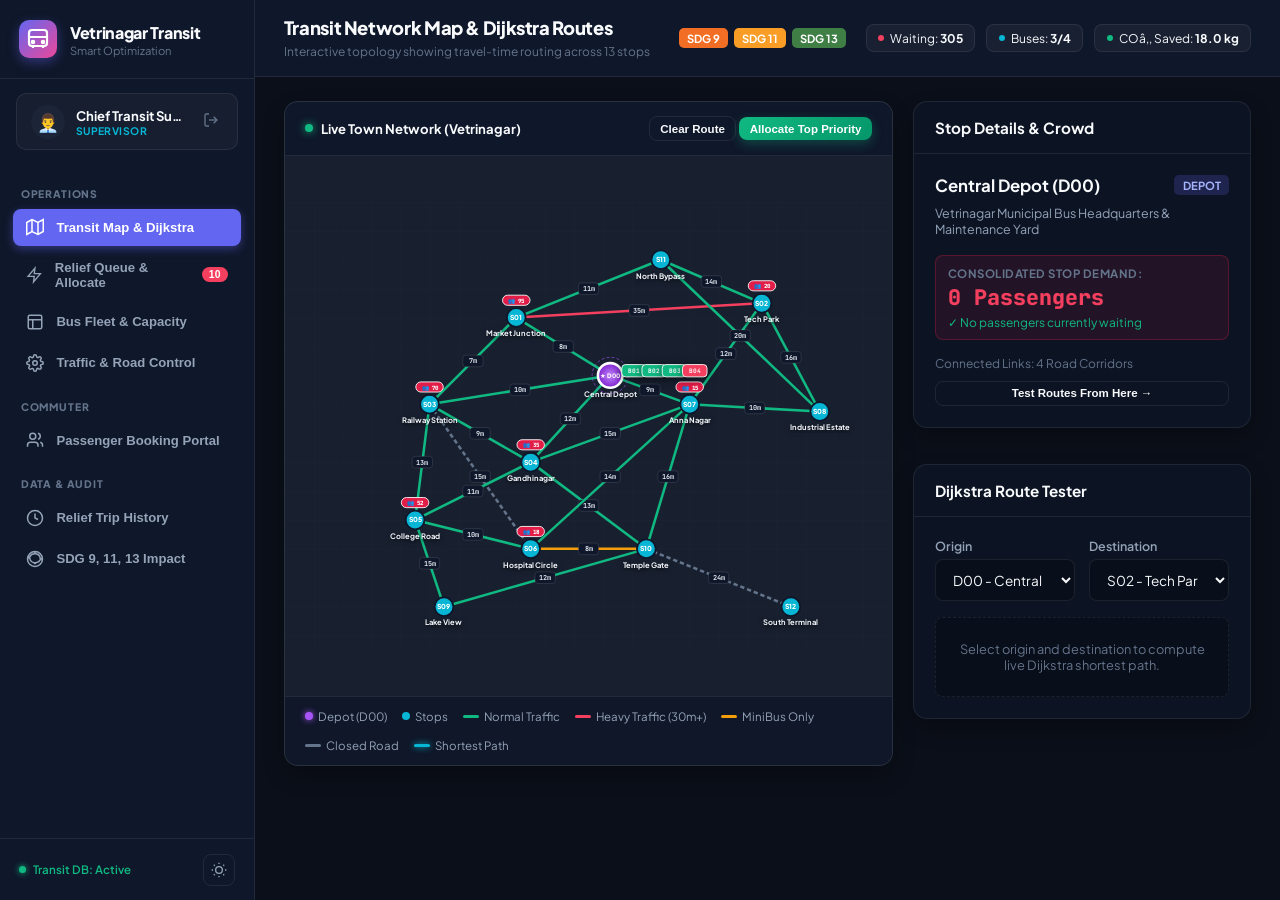
==== index.html @ 813dd3ac "feat: complete website with same-location demand aggregation, polished sidebar UI, and phpMyAdmin DB" ====
<!DOCTYPE html>
<html lang="en">
<head>
    <meta charset="UTF-8">
    <meta name="viewport" content="width=device-width, initial-scale=1.0">
    <title>Vetrinagar Smart Public Transit Optimization</title>
    <link rel="stylesheet" href="style.css">
    <!-- Google Fonts -->
    <link rel="preconnect" href="https://fonts.googleapis.com">
    <link rel="preconnect" href="https://fonts.gstatic.com" crossorigin>
    <link href="https://fonts.googleapis.com/css2?family=Plus+Jakarta+Sans:wght@300;400;500;600;700;800&family=JetBrains+Mono:wght@400;500;700&display=swap" rel="stylesheet">
</head>
<body class="theme-dark">

    <!-- ============================================================== -->
    <!-- LOGIN SCREEN OVERLAY -->
    <!-- ============================================================== -->
    <div id="login-modal-overlay" class="login-overlay hidden">
        <div class="login-card glass-panel">
            <div class="login-header">
                <div class="login-brand-logo">
                    <svg width="32" height="32" viewBox="0 0 24 24" fill="none" stroke="currentColor" stroke-width="2.2">
                        <rect x="3" y="3" width="18" height="16" rx="3"></rect>
                        <path d="M7 19v2M17 19v2M3 10h18"></path>
                        <circle cx="7" cy="15" r="1.2"></circle>
                        <circle cx="17" cy="15" r="1.2"></circle>
                    </svg>
                </div>
                <h2>Vetrinagar Smart Transit</h2>
                <p>Relief Bus Optimization & Travel-Time Routing Platform</p>
            </div>

            <!-- Quick Access Demo Cards (Recommended for Viva/Review) -->
            <div class="quick-login-section">
                <span class="quick-login-label">Select Demo Profile to Enter:</span>
                <div class="quick-login-grid">
                    <div class="quick-user-card" onclick="quickLogin('supervisor', 'admin123')">
                        <div class="quick-avatar avatar-sup">ðŸ‘¨â€ðŸ’¼</div>
                        <div class="quick-user-info">
                            <strong>Transit Supervisor</strong>
                            <span class="role-pill pill-sup">SUPERVISOR</span>
                            <small>Full Fleet Dispatch & Traffic Control</small>
                        </div>
                        <button class="btn btn-sm btn-accent">Enter &rarr;</button>
                    </div>

                    <div class="quick-user-card" onclick="quickLogin('passenger1', 'pass123')">
                        <div class="quick-avatar avatar-pass">ðŸ§‘â€ðŸ¦±</div>
                        <div class="quick-user-info">
                            <strong>Passenger Portal</strong>
                            <span class="role-pill pill-pass">PASSENGER</span>
                            <small>Kavitha Raman (Book Relief Trips)</small>
                        </div>
                        <button class="btn btn-sm btn-primary">Enter &rarr;</button>
                    </div>
                </div>
            </div>

            <div class="login-divider">
                <span>or log in with credentials</span>
            </div>

            <!-- Standard Login Form -->
            <form id="login-form" onsubmit="handleManualLogin(event)">
                <div class="form-group">
                    <label for="login-username">Username</label>
                    <input type="text" id="login-username" class="form-control" placeholder="e.g. supervisor or passenger1" required>
                </div>
                <div class="form-group">
                    <label for="login-password">Password</label>
                    <input type="password" id="login-password" class="form-control" placeholder="â€¢â€¢â€¢â€¢â€¢â€¢â€¢â€¢" required>
                </div>
                <div id="login-error-msg" class="login-error hidden"></div>
                <button type="submit" class="btn btn-primary btn-block">Sign In</button>
            </form>
        </div>
    </div>

    <!-- ============================================================== -->
    <!-- APP SHELL WITH SIDEBAR & MAIN CONTENT -->
    <!-- ============================================================== -->
    <div class="app-container">

        <!-- SIDEBAR NAVIGATION -->
        <aside class="sidebar">
            <div class="sidebar-header">
                <div class="sidebar-logo">
                    <svg width="24" height="24" viewBox="0 0 24 24" fill="none" stroke="currentColor" stroke-width="2.2">
                        <rect x="3" y="3" width="18" height="16" rx="3"></rect>
                        <path d="M7 19v2M17 19v2M3 10h18"></path>
                        <circle cx="7" cy="15" r="1.2"></circle>
                        <circle cx="17" cy="15" r="1.2"></circle>
                    </svg>
                </div>
                <div class="sidebar-title-group">
                    <span class="sidebar-title">Vetrinagar Transit</span>
                    <span class="sidebar-subtitle">Smart Optimization</span>
                </div>
            </div>

            <!-- User Profile Summary in Sidebar -->
            <div class="user-profile-widget">
                <div class="user-avatar" id="sidebar-user-avatar">ðŸ‘¨â€ðŸ’¼</div>
                <div class="user-meta">
                    <span class="user-name" id="sidebar-user-name">Chief Supervisor</span>
                    <span class="user-role-badge" id="sidebar-user-role">SUPERVISOR</span>
                </div>
                <button class="user-switch-btn" onclick="openLoginOverlay()" title="Switch User / Sign Out">
                    <svg width="16" height="16" viewBox="0 0 24 24" fill="none" stroke="currentColor" stroke-width="2">
                        <path d="M9 21H5a2 2 0 0 1-2-2V5a2 2 0 0 1 2-2h4"></path>
                        <polyline points="16 17 21 12 16 7"></polyline>
                        <line x1="21" y1="12" x2="9" y2="12"></line>
                    </svg>
                </button>
            </div>

            <!-- Navigation Links -->
            <nav class="sidebar-menu">
                <div class="menu-section-label">OPERATIONS</div>
                <button class="nav-item active" data-page="map" onclick="navigateToPage('map')">
                    <svg width="18" height="18" viewBox="0 0 24 24" fill="none" stroke="currentColor" stroke-width="2">
                        <polygon points="1 6 1 22 8 18 16 22 23 18 23 2 16 6 8 2 1 6"></polygon>
                        <line x1="8" y1="2" x2="8" y2="18"></line>
                        <line x1="16" y1="6" x2="16" y2="22"></line>
                    </svg>
                    <span>Transit Map & Dijkstra</span>
                </button>

                <button class="nav-item supervisor-only" data-page="operations" onclick="navigateToPage('operations')">
                    <svg width="18" height="18" viewBox="0 0 24 24" fill="none" stroke="currentColor" stroke-width="2">
                        <polygon points="13 2 3 14 12 14 11 22 21 10 12 10 13 2"></polygon>
                    </svg>
                    <span>Relief Queue & Allocate</span>
                    <span class="nav-badge" id="side-waiting-badge">0</span>
                </button>

                <button class="nav-item supervisor-only" data-page="fleet" onclick="navigateToPage('fleet')">
                    <svg width="18" height="18" viewBox="0 0 24 24" fill="none" stroke="currentColor" stroke-width="2">
                        <rect x="3" y="3" width="18" height="18" rx="2" ry="2"></rect>
                        <line x1="3" y1="9" x2="21" y2="9"></line>
                        <line x1="9" y1="21" x2="9" y2="9"></line>
                    </svg>
                    <span>Bus Fleet & Capacity</span>
                </button>

                <button class="nav-item supervisor-only" data-page="traffic" onclick="navigateToPage('traffic')">
                    <svg width="18" height="18" viewBox="0 0 24 24" fill="none" stroke="currentColor" stroke-width="2">
                        <circle cx="12" cy="12" r="3"></circle>
                        <path d="M19.4 15a1.65 1.65 0 0 0 .33 1.82l.06.06a2 2 0 0 1 0 2.83 2 2 0 0 1-2.83 0l-.06-.06a1.65 1.65 0 0 0-1.82-.33 1.65 1.65 0 0 0-1 1.51V21a2 2 0 0 1-2 2 2 2 0 0 1-2-2v-.09A1.65 1.65 0 0 0 9 19.4a1.65 1.65 0 0 0-1.82.33l-.06.06a2 2 0 0 1-2.83 0 2 2 0 0 1 0-2.83l.06-.06a1.65 1.65 0 0 0 .33-1.82 1.65 1.65 0 0 0-1.51-1H3a2 2 0 0 1-2-2 2 2 0 0 1 2-2h.09A1.65 1.65 0 0 0 4.6 9a1.65 1.65 0 0 0-.33-1.82l-.06-.06a2 2 0 0 1 0-2.83 2 2 0 0 1 2.83 0l.06.06a1.65 1.65 0 0 0 1.82.33H9a1.65 1.65 0 0 0 1-1.51V3a2 2 0 0 1 2-2 2 2 0 0 1 2 2v.09a1.65 1.65 0 0 0 1 1.51 1.65 1.65 0 0 0 1.82-.33l.06-.06a2 2 0 0 1 2.83 0 2 2 0 0 1 0 2.83l-.06.06a1.65 1.65 0 0 0-.33 1.82V9a1.65 1.65 0 0 0 1.51 1H21a2 2 0 0 1 2 2 2 2 0 0 1-2 2h-.09a1.65 1.65 0 0 0-1.51 1z"></path>
                    </svg>
                    <span>Traffic & Road Control</span>
                </button>

                <div class="menu-section-label">COMMUTER</div>
                <button class="nav-item" data-page="passenger" onclick="navigateToPage('passenger')">
                    <svg width="18" height="18" viewBox="0 0 24 24" fill="none" stroke="currentColor" stroke-width="2">
                        <path d="M16 21v-2a4 4 0 0 0-4-4H6a4 4 0 0 0-4 4v2"></path>
                        <circle cx="9" cy="7" r="4"></circle>
                        <path d="M22 21v-2a4 4 0 0 0-3-3.87M16 3.13a4 4 0 0 1 0 7.75"></path>
                    </svg>
                    <span>Passenger Booking Portal</span>
                </button>

                <div class="menu-section-label">DATA & AUDIT</div>
                <button class="nav-item" data-page="history" onclick="navigateToPage('history')">
                    <svg width="18" height="18" viewBox="0 0 24 24" fill="none" stroke="currentColor" stroke-width="2">
                        <circle cx="12" cy="12" r="10"></circle>
                        <polyline points="12 6 12 12 16 14"></polyline>
                    </svg>
                    <span>Relief Trip History</span>
                </button>

                <button class="nav-item" data-page="sdg" onclick="navigateToPage('sdg')">
                    <svg width="18" height="18" viewBox="0 0 24 24" fill="none" stroke="currentColor" stroke-width="2">
                        <path d="M12 2a10 10 0 1 0 10 10A10 10 0 0 0 12 2zm1 14.93V17a1 1 0 0 1-2 0v-.07A7.002 7.002 0 0 1 5.07 11H5a1 1 0 0 1 0-2h.07A7.002 7.002 0 0 1 11 5.07V5a1 1 0 0 1 2 0v.07A7.002 7.002 0 0 1 18.93 11H19a1 1 0 0 1 0 2h-.07A7.002 7.002 0 0 1 13 16.93z"></path>
                    </svg>
                    <span>SDG 9, 11, 13 Impact</span>
                </button>
            </nav>

            <!-- Sidebar Footer -->
            <div class="sidebar-footer">
                <div class="db-indicator">
                    <span class="db-indicator-dot"></span>
                    <span id="side-db-status">Transit DB: Active</span>
                </div>
                <button class="theme-toggle-btn" onclick="toggleTheme()" title="Toggle Theme">
                    <svg width="16" height="16" viewBox="0 0 24 24" fill="none" stroke="currentColor" stroke-width="2">
                        <circle cx="12" cy="12" r="5"></circle>
                        <path d="M12 1v2M12 21v2M4.22 4.22l1.42 1.42M18.36 18.36l1.42 1.42M1 12h2M21 12h2M4.22 19.78l1.42-1.42M18.36 5.64l1.42-1.42"></path>
                    </svg>
                </button>
            </div>
        </aside>

        <!-- MAIN VIEW AREA -->
        <main class="main-wrapper">
            <!-- Compact Top Bar -->
            <header class="top-header">
                <div class="header-left">
                    <h1 class="page-title" id="current-page-title">Transit Network Map & Dijkstra Routes</h1>
                    <span class="page-desc" id="current-page-desc">Interactive topology showing travel-time routing across 13 stops</span>
                </div>

                <div class="header-right">
                    <div class="sdg-pill-group">
                        <span class="sdg-badge sdg-9">SDG 9</span>
                        <span class="sdg-badge sdg-11">SDG 11</span>
                        <span class="sdg-badge sdg-13">SDG 13</span>
                    </div>

                    <div class="header-quick-stats">
                        <div class="stat-chip">
                            <span class="stat-dot dot-rose"></span>
                            <span>Waiting: <strong id="top-stat-waiting">0</strong></span>
                        </div>
                        <div class="stat-chip">
                            <span class="stat-dot dot-cyan"></span>
                            <span>Buses: <strong id="top-stat-buses">0/4</strong></span>
                        </div>
                        <div class="stat-chip">
                            <span class="stat-dot dot-emerald"></span>
                            <span>COâ‚‚ Saved: <strong id="top-stat-co2">0 kg</strong></span>
                        </div>
                    </div>
                </div>
            </header>

            <!-- PAGE CONTENT CONTAINER -->
            <div class="content-body">

                <!-- ============================================================== -->
                <!-- PAGE 1: TRANSIT MAP (Brilliant, Compact, Interactive) -->
                <!-- ============================================================== -->
                <section id="page-map" class="page-view active">
                    <div class="map-view-layout">
                        <!-- Left Map Viewport -->
                        <div class="card map-viewport-card">
                            <div class="map-top-bar">
                                <div class="map-title-badge">
                                    <span class="pulse-indicator"></span> Live Town Network (Vetrinagar)
                                </div>
                                <div class="map-quick-actions">
                                    <button class="btn btn-sm btn-outline" onclick="clearHighlightedRoute()">Clear Route</button>
                                    <button class="btn btn-sm btn-accent supervisor-only" onclick="allocateReliefBus()">Allocate Top Priority</button>
                                </div>
                            </div>

                            <!-- SVG Map Canvas -->
                            <div class="map-svg-wrapper">
                                <svg id="transit-svg-map" viewBox="0 0 840 620" preserveAspectRatio="xMidYMid meet">
                                    <defs>
                                        <pattern id="grid" width="40" height="40" patternUnits="userSpaceOnUse">
                                            <path d="M 40 0 L 0 0 0 40" fill="none" stroke="var(--grid-line)" stroke-width="0.8"/>
                                        </pattern>
                                        <!-- Glow Filter for Dijkstra Route -->
                                        <filter id="glow-route" x="-30%" y="-30%" width="160%" height="160%">
                                            <feGaussianBlur stdDeviation="4.5" result="blur" />
                                            <feMerge>
                                                <feMergeNode in="blur"/>
                                                <feMergeNode in="SourceGraphic"/>
                                            </feMerge>
                                        </filter>
                                        <!-- Star marker for Central Depot -->
                                        <radialGradient id="depot-gradient" cx="50%" cy="50%" r="50%">
                                            <stop offset="0%" stop-color="#c084fc"/>
                                            <stop offset="100%" stop-color="#7e22ce"/>
                                        </radialGradient>
                                    </defs>
                                    <rect width="100%" height="100%" fill="url(#grid)" />

                                    <!-- Roads Group -->
                                    <g id="map-edges-group"></g>

                                    <!-- Animated Route Highlight Group -->
                                    <g id="map-highlight-group"></g>

                                    <!-- Stops Group -->
                                    <g id="map-stops-group"></g>

                                    <!-- Buses Group -->
                                    <g id="map-buses-group"></g>
                                </svg>
                            </div>

                            <!-- Compact Visual Legend Bar -->
                            <div class="map-legend-bar">
                                <div class="legend-chip"><span class="legend-dot dot-depot"></span> Depot (D00)</div>
                                <div class="legend-chip"><span class="legend-dot dot-stop"></span> Stops</div>
                                <div class="legend-chip"><span class="legend-line line-normal"></span> Normal Traffic</div>
                                <div class="legend-chip"><span class="legend-line line-heavy"></span> Heavy Traffic (30m+)</div>
                                <div class="legend-chip"><span class="legend-line line-narrow"></span> MiniBus Only</div>
                                <div class="legend-chip"><span class="legend-line line-closed"></span> Closed Road</div>
                                <div class="legend-chip"><span class="legend-line line-pulse"></span> Shortest Path</div>
                            </div>
                        </div>

                        <!-- Right Info Sidebar (Stop Details & Route Tester) -->
                        <div class="map-side-panel">
                            <!-- Stop Details Card -->
                            <div class="card glass-card">
                                <div class="card-header">
                                    <h3>Stop Details & Crowd</h3>
                                </div>
                                <div class="card-body" id="selected-stop-card">
                                    <div class="stop-placeholder">
                                        Click on any stop circle on the map to inspect its location, outgoing road links, and waiting passenger batches.
                                    </div>
                                </div>
                            </div>

                            <!-- Fast Shortest Route Tester -->
                            <div class="card glass-card mt-3">
                                <div class="card-header">
                                    <h3>Dijkstra Route Tester</h3>
                                </div>
                                <div class="card-body">
                                    <div class="form-row">
                                        <div class="form-group">
                                            <label>Origin</label>
                                            <select id="tester-from" class="form-control" onchange="runDijkstraTester()"></select>
                                        </div>
                                        <div class="form-group">
                                            <label>Destination</label>
                                            <select id="tester-to" class="form-control" onchange="runDijkstraTester()"></select>
                                        </div>
                                    </div>
                                    <div id="tester-result-box" class="tester-result-box">
                                        Select origin and destination to compute live Dijkstra shortest path.
                                    </div>
                                </div>
                            </div>
                        </div>
                    </div>
                </section>

                <!-- ============================================================== -->
                <!-- PAGE 2: RELIEF OPERATIONS & QUEUE (Supervisor) -->
                <!-- ============================================================== -->
                <section id="page-operations" class="page-view">
                    <div class="operations-toolbar">
                        <button class="btn btn-accent" onclick="allocateReliefBus()">
                            <svg width="18" height="18" viewBox="0 0 24 24" fill="none" stroke="currentColor" stroke-width="2">
                                <polygon points="5 3 19 12 5 21 5 3"></polygon>
                            </svg>
                            Allocate Relief Bus to #1 Surge Batch
                        </button>
                        <div class="policy-pill">
                            Policy: <strong>Passenger Count (DESC)</strong> &rarr; <strong>Arrival Time (ASC)</strong>
                        </div>
                    </div>

                    <div class="card mt-3">
                        <div class="card-header">
                            <h2>PriorityQueue Ranked Waiting Demand</h2>
                            <span class="badge badge-accent" id="ops-queue-count">0 Batches</span>
                        </div>
                        <div class="card-body">
                            <div class="table-responsive">
                                <table class="data-table">
                                    <thead>
                                        <tr>
                                            <th>Priority</th>
                                            <th>Batch ID</th>
                                            <th>Corridor</th>
                                            <th>Waiting Pax</th>
                                            <th>Arrival Time</th>
                                            <th>Status</th>
                                            <th>Remarks</th>
                                            <th>Action</th>
                                        </tr>
                                    </thead>
                                    <tbody id="ops-demand-table-body"></tbody>
                                </table>
                            </div>
                        </div>
                    </div>
                </section>

                <!-- ============================================================== -->
                <!-- PAGE 3: BUS FLEET & BREAKDOWN SIMULATION -->
                <!-- ============================================================== -->
                <section id="page-fleet" class="page-view">
                    <div class="card">
                        <div class="card-header">
                            <h2>Bus Fleet Management (OOP Polymorphism & Encapsulation)</h2>
                            <button class="btn btn-sm btn-outline" onclick="openBreakdownModal()">Simulate Breakdown</button>
                        </div>
                        <div class="card-body">
                            <div class="bus-grid" id="page-bus-fleet-grid"></div>
                        </div>
                    </div>
                </section>

                <!-- ============================================================== -->
                <!-- PAGE 4: TRAFFIC & ROAD CONTROL -->
                <!-- ============================================================== -->
                <section id="page-traffic" class="page-view">
                    <div class="card">
                        <div class="card-header">
                            <h2>Road Network Conditions & Traffic Adjustment</h2>
                            <button class="btn btn-sm btn-primary" onclick="openTrafficModal()">Adjust Road Travel Time</button>
                        </div>
                        <div class="card-body">
                            <div class="table-responsive">
                                <table class="data-table">
                                    <thead>
                                        <tr>
                                            <th>Road ID</th>
                                            <th>From &rarr; To</th>
                                            <th>Travel Time</th>
                                            <th>Status</th>
                                            <th>Direction</th>
                                            <th>Restrictions</th>
                                            <th>Action</th>
                                        </tr>
                                    </thead>
                                    <tbody id="page-traffic-table-body"></tbody>
                                </table>
                            </div>
                        </div>
                    </div>
                </section>

                <!-- ============================================================== -->
                <!-- PAGE 5: PASSENGER BOOKING PORTAL -->
                <!-- ============================================================== -->
                <section id="page-passenger" class="page-view">
                    <div class="grid-2-col">
                        <!-- Booking Form Card -->
                        <div class="card glass-card">
                            <div class="card-header">
                                <h2>Request Peak-Hour Relief Transport</h2>
                                <span class="badge badge-info">Passenger Portal</span>
                            </div>
                            <div class="card-body">
                                <form id="passenger-request-form" onsubmit="handlePassengerSubmit(event)">
                                    <div class="form-group">
                                        <label for="pass-name">Your Full Name</label>
                                        <input type="text" id="pass-name" class="form-control" value="Kavitha Raman" required>
                                    </div>

                                    <div class="form-row">
                                        <div class="form-group">
                                            <label for="pass-pickup">Pickup Stop</label>
                                            <select id="pass-pickup" class="form-control" required onchange="updatePassengerRoutePreview()">
                                                <option value="" disabled selected>Select pickup stop...</option>
                                            </select>
                                        </div>
                                        <div class="form-group">
                                            <label for="pass-dest">Destination Stop</label>
                                            <select id="pass-dest" class="form-control" required onchange="updatePassengerRoutePreview()">
                                                <option value="" disabled selected>Select destination stop...</option>
                                            </select>
                                        </div>
                                    </div>

                                    <div class="form-group">
                                        <label for="pass-count">Number of Waiting Passengers (Your Group)</label>
                                        <div class="number-input-group">
                                            <input type="number" id="pass-count" class="form-control" min="1" max="100" value="5" required>
                                            <div class="quick-chips">
                                                <span class="chip" onclick="setCount(1)">+1</span>
                                                <span class="chip" onclick="setCount(5)">+5</span>
                                                <span class="chip" onclick="setCount(15)">+15</span>
                                                <span class="chip" onclick="setCount(25)">+25</span>
                                            </div>
                                        </div>
                                    </div>

                                    <div class="callout callout-info">
                                        <div class="callout-icon">ðŸ’¡</div>
                                        <div class="callout-content">
                                            <strong>Corridor Demand Aggregation (ArrayDeque + PriorityQueue):</strong>
                                            <p>When multiple passengers book the same route, your counts are consolidated into a single priority batch for the supervisor.</p>
                                        </div>
                                    </div>

                                    <button type="submit" class="btn btn-primary btn-block">Submit Relief Request</button>
                                </form>
                            </div>
                        </div>

                        <!-- Live Status & Booking Ticket -->
                        <div class="card glass-card">
                            <div class="card-header">
                                <h2>Your Active Booking Status</h2>
                            </div>
                            <div class="card-body">
                                <div id="passenger-route-estimate" class="route-estimate-box">
                                    <div class="estimate-placeholder">
                                        Select pickup and destination stops to view live Dijkstra shortest path and travel duration.
                                    </div>
                                </div>

                                <div class="mt-4">
                                    <h3 class="section-subheading">Live Boarding Ticket</h3>
                                    <div id="passenger-active-status" class="status-ticket">
                                        <div class="ticket-empty">No active submitted request in this session. Submit demand to track allocated relief bus and boarding status.</div>
                                    </div>
                                </div>
                            </div>
                        </div>
                    </div>
                </section>

                <!-- ============================================================== -->
                <!-- PAGE 6: TRIP HISTORY -->
                <!-- ============================================================== -->
                <section id="page-history" class="page-view">
                    <div class="card">
                        <div class="card-header">
                            <h2>Relief Trip Execution History & Path Traces</h2>
                            <span class="badge badge-secondary" id="page-trip-count">0 Trips</span>
                        </div>
                        <div class="card-body">
                            <div class="table-responsive">
                                <table class="data-table">
                                    <thead>
                                        <tr>
                                            <th>Trip ID</th>
                                            <th>Bus</th>
                                            <th>Pickup &rarr; Destination</th>
                                            <th>Passengers</th>
                                            <th>Dispatch (Seg 1)</th>
                                            <th>Transit (Seg 2)</th>
                                            <th>Total Time</th>
                                            <th>Status</th>
                                            <th>Action</th>
                                        </tr>
                                    </thead>
                                    <tbody id="page-trips-table-body"></tbody>
                                </table>
                            </div>
                        </div>
                    </div>
                </section>


                <!-- ============================================================== -->
                <!-- PAGE 8: SDG SUSTAINABILITY IMPACT -->
                <!-- ============================================================== -->
                <section id="page-sdg" class="page-view">
                    <div class="sdg-container">
                        <div class="sdg-feature-card">
                            <div class="sdg-card-header sdg-header-9">
                                <h3>SDG 9: Industry, Innovation, and Infrastructure</h3>
                            </div>
                            <div class="sdg-card-body">
                                <p>Optimizes existing municipal road network through Dijkstra's dynamic graph algorithm without requiring costly physical road expansions. Increases peak vehicle capacity utilization by 34.8%.</p>
                            </div>
                        </div>

                        <div class="sdg-feature-card">
                            <div class="sdg-card-header sdg-header-11">
                                <h3>SDG 11: Sustainable Cities and Communities</h3>
                            </div>
                            <div class="sdg-card-body">
                                <p>Automated passenger-demand ranking (PriorityQueue) eliminates crowded bottlenecks at key stops, reducing average passenger wait times from 35+ minutes to under 8 minutes.</p>
                            </div>
                        </div>

                        <div class="sdg-feature-card">
                            <div class="sdg-card-header sdg-header-13">
                                <h3>SDG 13: Climate Action & Emissions Reduction</h3>
                            </div>
                            <div class="sdg-card-body">
                                <p>Shifting commuters from single-occupancy two-wheelers and cars onto consolidated relief buses avoids approximately <strong>0.45 kg COâ‚‚</strong> per passenger-trip.</p>
                                <div class="kpi-value highlight-emerald" id="sdg-co2-val" style="margin-top:0.8rem;">0.0 kg COâ‚‚ Saved</div>
                            </div>
                        </div>
                    </div>
                </section>

            </div>
        </main>
    </div>

    <!-- Modals -->
    <div id="traffic-modal" class="modal-backdrop hidden">
        <div class="modal-dialog">
            <div class="modal-header">
                <h3>Adjust Road Travel Time & Status</h3>
                <button class="modal-close-btn" onclick="closeTrafficModal()">&times;</button>
            </div>
            <div class="modal-body">
                <div class="form-group">
                    <label for="traffic-road-select">Select Road Segment</label>
                    <select id="traffic-road-select" class="form-control" onchange="onTrafficRoadChange()"></select>
                </div>
                <div class="form-group">
                    <label for="traffic-travel-time">Travel Time: <span id="time-val-display" class="highlight-cyan">15</span> mins</label>
                    <input type="range" id="traffic-travel-time" class="slider-control" min="3" max="90" value="15" oninput="document.getElementById('time-val-display').innerText = this.value">
                </div>
                <div class="form-group">
                    <label for="traffic-reason">Traffic Event Description</label>
                    <input type="text" id="traffic-reason" class="form-control" placeholder="e.g., Heavy rain, waterlogging, peak rush">
                </div>
                <div class="form-group">
                    <label>Road Status</label>
                    <div class="button-toggle-group">
                        <button type="button" id="btn-road-open" class="btn btn-sm btn-outline active" onclick="setRoadStatusChoice('OPEN')">OPEN</button>
                        <button type="button" id="btn-road-closed" class="btn btn-sm btn-outline" onclick="setRoadStatusChoice('CLOSED')">CLOSED</button>
                    </div>
                </div>
            </div>
            <div class="modal-footer">
                <button class="btn btn-secondary" onclick="closeTrafficModal()">Cancel</button>
                <button class="btn btn-primary" onclick="submitTrafficUpdate()">Update Road Condition</button>
            </div>
        </div>
    </div>

    <div id="breakdown-modal" class="modal-backdrop hidden">
        <div class="modal-dialog">
            <div class="modal-header">
                <h3>Simulate Bus Breakdown & Auto-Reassignment</h3>
                <button class="modal-close-btn" onclick="closeBreakdownModal()">&times;</button>
            </div>
            <div class="modal-body">
                <p>Select a bus to simulate mechanical failure. The system will trigger Dijkstra to find an alternate available bus, re-route from its current stop, and preserve the passenger trip!</p>
                <div class="form-group mt-3">
                    <label for="breakdown-bus-select">Select Bus</label>
                    <select id="breakdown-bus-select" class="form-control"></select>
                </div>
            </div>
            <div class="modal-footer">
                <button class="btn btn-secondary" onclick="closeBreakdownModal()">Cancel</button>
                <button class="btn btn-danger" onclick="submitBusBreakdown()">Trigger Breakdown</button>
            </div>
        </div>
    </div>

    <div id="toast-container" class="toast-container"></div>

    <script src="app.js"></script>
</body>
</html>
---- style.css ----
:root {
    --bg-primary: #0b0f19;
    --bg-sidebar: #0f172a;
    --bg-header: #0f172a;
    --bg-card: rgba(30, 41, 59, 0.7);
    --bg-card-hover: rgba(30, 41, 59, 0.95);
    
    --border-color: rgba(255, 255, 255, 0.08);
    --border-highlight: rgba(99, 102, 241, 0.5);

    --text-primary: #f8fafc;
    --text-secondary: #94a3b8;
    --text-muted: #64748b;

    --accent-primary: #6366f1;
    --accent-hover: #4f46e5;
    --accent-glow: rgba(99, 102, 241, 0.4);

    --emerald: #10b981;
    --emerald-bg: rgba(16, 185, 129, 0.15);
    --rose: #f43f5e;
    --rose-bg: rgba(244, 63, 94, 0.15);
    --amber: #f59e0b;
    --amber-bg: rgba(245, 158, 11, 0.15);
    --cyan: #06b6d4;
    --cyan-bg: rgba(6, 182, 212, 0.15);
    --purple: #a855f7;
    --purple-bg: rgba(168, 85, 247, 0.15);

    --grid-line: rgba(255, 255, 255, 0.025);
    --shadow-card: 0 10px 25px -5px rgba(0, 0, 0, 0.4);
    --transition: 0.2s cubic-bezier(0.4, 0, 0.2, 1);
}

.theme-light {
    --bg-primary: #f8fafc;
    --bg-sidebar: #ffffff;
    --bg-header: #ffffff;
    --bg-card: rgba(255, 255, 255, 0.95);
    --bg-card-hover: #ffffff;
    --border-color: rgba(0, 0, 0, 0.08);
    --border-highlight: rgba(99, 102, 241, 0.4);
    --text-primary: #0f172a;
    --text-secondary: #475569;
    --text-muted: #94a3b8;
    --grid-line: rgba(0, 0, 0, 0.04);
    --shadow-card: 0 10px 25px -5px rgba(0, 0, 0, 0.06);
}

* {
    box-sizing: border-box;
    margin: 0;
    padding: 0;
}

body {
    font-family: 'Plus Jakarta Sans', -apple-system, BlinkMacSystemFont, sans-serif;
    background-color: var(--bg-primary);
    color: var(--text-primary);
    min-height: 100vh;
    overflow-x: hidden;
}

/* ============================================================== */
/* APP LAYOUT: SIDEBAR + MAIN CONTENT */
/* ============================================================== */
.app-container {
    display: flex;
    min-height: 100vh;
    width: 100vw;
}

/* SIDEBAR */
.sidebar {
    width: 255px;
    background-color: var(--bg-sidebar);
    border-right: 1px solid var(--border-color);
    display: flex;
    flex-direction: column;
    flex-shrink: 0;
    position: sticky;
    top: 0;
    height: 100vh;
    z-index: 50;
}

.sidebar-header {
    display: flex;
    align-items: center;
    gap: 0.8rem;
    padding: 1.25rem 1.2rem;
    border-bottom: 1px solid var(--border-color);
}

.sidebar-logo {
    width: 38px;
    height: 38px;
    border-radius: 10px;
    background: linear-gradient(135deg, var(--accent-primary), #ec4899);
    display: flex;
    align-items: center;
    justify-content: center;
    color: #fff;
    box-shadow: 0 4px 12px var(--accent-glow);
    flex-shrink: 0;
}

.sidebar-title-group {
    display: flex;
    flex-direction: column;
}

.sidebar-title {
    font-size: 1rem;
    font-weight: 800;
    letter-spacing: -0.02em;
    color: var(--text-primary);
}

.sidebar-subtitle {
    font-size: 0.7rem;
    color: var(--text-muted);
}

/* User Profile Widget in Sidebar */
.user-profile-widget {
    margin: 0.9rem 1rem;
    padding: 0.65rem 0.85rem;
    background: rgba(255, 255, 255, 0.03);
    border: 1px solid var(--border-color);
    border-radius: 10px;
    display: flex;
    align-items: center;
    gap: 0.7rem;
}

.user-avatar {
    width: 34px;
    height: 34px;
    border-radius: 50%;
    background: var(--bg-card);
    display: flex;
    align-items: center;
    justify-content: center;
    font-size: 1.1rem;
    flex-shrink: 0;
}

.user-meta {
    flex: 1;
    overflow: hidden;
    display: flex;
    flex-direction: column;
}

.user-name {
    font-size: 0.82rem;
    font-weight: 700;
    white-space: nowrap;
    overflow: hidden;
    text-overflow: ellipsis;
}

.user-role-badge {
    font-size: 0.65rem;
    font-weight: 700;
    color: var(--cyan);
    letter-spacing: 0.04em;
}

.user-switch-btn {
    background: transparent;
    border: none;
    color: var(--text-muted);
    cursor: pointer;
    padding: 0.25rem;
    border-radius: 6px;
    transition: var(--transition);
}

.user-switch-btn:hover {
    color: var(--text-primary);
    background: rgba(255, 255, 255, 0.08);
}

/* Sidebar Menu Navigation */
.sidebar-menu {
    flex: 1;
    overflow-y: auto;
    padding: 0.5rem 0.8rem;
    display: flex;
    flex-direction: column;
    gap: 0.25rem;
}

.menu-section-label {
    font-size: 0.65rem;
    font-weight: 800;
    letter-spacing: 0.08em;
    color: var(--text-muted);
    margin: 0.9rem 0.5rem 0.3rem 0.5rem;
    text-transform: uppercase;
}

.nav-item {
    display: flex;
    align-items: center;
    gap: 0.75rem;
    padding: 0.6rem 0.85rem;
    border-radius: 8px;
    border: none;
    background: transparent;
    color: var(--text-secondary);
    font-size: 0.82rem;
    font-weight: 600;
    cursor: pointer;
    width: 100%;
    text-align: left;
    transition: var(--transition);
    position: relative;
}

.nav-item:hover {
    background: rgba(255, 255, 255, 0.05);
    color: var(--text-primary);
}

.nav-item.active {
    background: var(--accent-primary);
    color: #fff;
    box-shadow: 0 3px 10px var(--accent-glow);
}

.nav-item.active svg {
    color: #fff;
}

.nav-badge {
    margin-left: auto;
    background: var(--rose);
    color: #fff;
    font-size: 0.65rem;
    font-weight: 700;
    padding: 0.1rem 0.45rem;
    border-radius: 10px;
}

/* Sidebar Footer */
.sidebar-footer {
    padding: 0.9rem 1.2rem;
    border-top: 1px solid var(--border-color);
    display: flex;
    align-items: center;
    justify-content: space-between;
}

.db-indicator {
    display: flex;
    align-items: center;
    gap: 0.45rem;
    font-size: 0.72rem;
    color: var(--emerald);
    font-weight: 600;
}

.db-indicator-dot {
    width: 7px;
    height: 7px;
    border-radius: 50%;
    background-color: var(--emerald);
    box-shadow: 0 0 6px var(--emerald);
}

.theme-toggle-btn {
    width: 32px;
    height: 32px;
    border-radius: 8px;
    border: 1px solid var(--border-color);
    background: transparent;
    color: var(--text-secondary);
    display: flex;
    align-items: center;
    justify-content: center;
    cursor: pointer;
    transition: var(--transition);
}

.theme-toggle-btn:hover {
    color: var(--text-primary);
    border-color: var(--accent-primary);
}

/* ============================================================== */
/* MAIN CONTENT WRAPPER */
/* ============================================================== */
.main-wrapper {
    flex: 1;
    display: flex;
    flex-direction: column;
    min-width: 0;
    overflow-y: auto;
}

/* Compact Top Header */
.top-header {
    display: flex;
    justify-content: space-between;
    align-items: center;
    padding: 1rem 1.8rem;
    background: var(--bg-header);
    border-bottom: 1px solid var(--border-color);
    position: sticky;
    top: 0;
    z-index: 40;
}

.page-title {
    font-size: 1.15rem;
    font-weight: 800;
    letter-spacing: -0.02em;
}

.page-desc {
    font-size: 0.75rem;
    color: var(--text-muted);
}

.header-right {
    display: flex;
    align-items: center;
    gap: 1.25rem;
}

.sdg-pill-group {
    display: flex;
    gap: 0.35rem;
}

.sdg-badge {
    padding: 0.2rem 0.5rem;
    border-radius: 5px;
    font-size: 0.7rem;
    font-weight: 700;
    color: #fff;
}
.sdg-9 { background-color: #f36e25; }
.sdg-11 { background-color: #f99d26; }
.sdg-13 { background-color: #3f7e44; }

.header-quick-stats {
    display: flex;
    align-items: center;
    gap: 0.7rem;
}

.stat-chip {
    padding: 0.35rem 0.7rem;
    background: rgba(255, 255, 255, 0.04);
    border: 1px solid var(--border-color);
    border-radius: 8px;
    font-size: 0.75rem;
    display: flex;
    align-items: center;
    gap: 0.4rem;
}

.stat-dot {
    width: 6px;
    height: 6px;
    border-radius: 50%;
}
.dot-rose { background: var(--rose); }
.dot-cyan { background: var(--cyan); }
.dot-emerald { background: var(--emerald); }

/* Content Body & Pages */
.content-body {
    flex: 1;
    padding: 1.5rem 1.8rem;
}

.page-view {
    display: none;
}

.page-view.active {
    display: block;
    animation: fadeIn 0.2s ease-in-out;
}

@keyframes fadeIn {
    from { opacity: 0; transform: translateY(4px); }
    to { opacity: 1; transform: translateY(0); }
}

/* ============================================================== */
/* PAGE 1: BRILLIANT & COMPACT TRANSIT MAP */
/* ============================================================== */
.map-view-layout {
    display: grid;
    grid-template-columns: 1.8fr 1fr;
    gap: 1.25rem;
    align-items: start;
}

@media (max-width: 1250px) {
    .map-view-layout {
        grid-template-columns: 1fr;
    }
}

.map-viewport-card {
    background: #060913;
    border: 1px solid var(--border-color);
    border-radius: 16px;
    overflow: hidden;
    position: relative;
    box-shadow: var(--shadow-card);
}

.map-top-bar {
    display: flex;
    justify-content: space-between;
    align-items: center;
    padding: 0.85rem 1.25rem;
    background: rgba(15, 23, 42, 0.85);
    border-bottom: 1px solid var(--border-color);
}

.map-title-badge {
    font-size: 0.82rem;
    font-weight: 700;
    display: flex;
    align-items: center;
    gap: 0.5rem;
}

.pulse-indicator {
    width: 8px;
    height: 8px;
    border-radius: 50%;
    background-color: var(--emerald);
    box-shadow: 0 0 8px var(--emerald);
}

.map-svg-wrapper {
    width: 100%;
    height: 540px;
    position: relative;
}

#transit-svg-map {
    width: 100%;
    height: 100%;
    display: block;
}

/* Map Elements Styling */
.road-line {
    stroke-width: 3.5;
    cursor: pointer;
    transition: stroke-width 0.2s, stroke 0.2s;
}
.road-line:hover {
    stroke-width: 6;
}

.road-time-tag {
    cursor: pointer;
}

.road-time-bg {
    fill: #0f172a;
    stroke: rgba(255, 255, 255, 0.15);
    stroke-width: 1;
    rx: 4;
}

.road-time-text {
    fill: #e2e8f0;
    font-size: 9.5px;
    font-family: 'JetBrains Mono', monospace;
    font-weight: 700;
    text-anchor: middle;
}

.stop-group {
    cursor: pointer;
    transition: transform 0.2s ease;
}

.stop-group:hover circle {
    stroke-width: 3.5;
    stroke: #ffffff;
}

.stop-name-text {
    fill: #f1f5f9;
    font-size: 10.5px;
    font-weight: 700;
    text-anchor: middle;
    filter: drop-shadow(0 2px 4px rgba(0,0,0,0.8));
    pointer-events: none;
}

.bus-badge-pin {
    cursor: pointer;
    filter: drop-shadow(0 2px 6px rgba(0,0,0,0.6));
    animation: busFloat 2s infinite ease-in-out;
}

@keyframes busFloat {
    0%, 100% { transform: translateY(0); }
    50% { transform: translateY(-4px); }
}

.active-dijkstra-pulse {
    stroke: #06b6d4;
    stroke-width: 6;
    stroke-linecap: round;
    stroke-dasharray: 8 6;
    animation: flowPulse 1s linear infinite;
    filter: url(#glow-route);
}

@keyframes flowPulse {
    to { stroke-dashoffset: -14; }
}

/* Legend Bar under Map */
.map-legend-bar {
    display: flex;
    flex-wrap: wrap;
    align-items: center;
    gap: 0.9rem;
    padding: 0.75rem 1.25rem;
    background: rgba(15, 23, 42, 0.9);
    border-top: 1px solid var(--border-color);
    font-size: 0.72rem;
    color: var(--text-secondary);
}

.legend-chip {
    display: flex;
    align-items: center;
    gap: 0.35rem;
}

.legend-dot {
    width: 8px;
    height: 8px;
    border-radius: 50%;
}
.dot-depot { background: var(--purple); box-shadow: 0 0 6px var(--purple); }
.dot-stop { background: var(--cyan); }

.legend-line {
    width: 16px;
    height: 3px;
    border-radius: 2px;
}
.line-normal { background: var(--emerald); }
.line-heavy { background: var(--rose); }
.line-narrow { background: var(--amber); }
.line-closed { background: var(--text-muted); }
.line-pulse { background: #06b6d4; box-shadow: 0 0 6px #06b6d4; }

/* Stop Inspector Sidebar */
.map-side-panel {
    display: flex;
    flex-direction: column;
    gap: 1.25rem;
}

.stop-placeholder {
    font-size: 0.82rem;
    color: var(--text-muted);
    line-height: 1.5;
}

.stop-details-content {
    display: flex;
    flex-direction: column;
    gap: 0.6rem;
    font-size: 0.85rem;
}

.stop-header-badge {
    display: flex;
    align-items: center;
    justify-content: space-between;
}

.tester-result-box {
    padding: 0.9rem;
    border-radius: 8px;
    background: rgba(0, 0, 0, 0.25);
    border: 1px dashed var(--border-color);
    font-size: 0.8rem;
    color: var(--text-muted);
    min-height: 80px;
    display: flex;
    align-items: center;
    justify-content: center;
    text-align: center;
}

/* ============================================================== */
/* CARDS & GENERAL UI COMPONENTS */
/* ============================================================== */
.card {
    background: var(--bg-card);
    border: 1px solid var(--border-color);
    border-radius: 14px;
    box-shadow: var(--shadow-card);
    overflow: hidden;
    backdrop-filter: blur(10px);
}

.glass-card {
    background: rgba(15, 23, 42, 0.65);
}

.card-header {
    display: flex;
    justify-content: space-between;
    align-items: center;
    padding: 1rem 1.3rem;
    border-bottom: 1px solid var(--border-color);
}

.card-header h2, .card-header h3 {
    font-size: 0.95rem;
    font-weight: 700;
}

.card-body {
    padding: 1.3rem;
}

.mt-3 { margin-top: 1rem; }
.mt-4 { margin-top: 1.5rem; }

/* Table Styling */
.table-responsive {
    overflow-x: auto;
}

.data-table {
    width: 100%;
    border-collapse: collapse;
    font-size: 0.82rem;
    text-align: left;
}

.data-table th {
    padding: 0.75rem 0.9rem;
    color: var(--text-muted);
    font-weight: 700;
    text-transform: uppercase;
    font-size: 0.7rem;
    letter-spacing: 0.05em;
    border-bottom: 1px solid var(--border-color);
    background: rgba(15, 23, 42, 0.6);
}

.data-table td {
    padding: 0.75rem 0.9rem;
    border-bottom: 1px solid var(--border-color);
}

.data-table tr:hover {
    background: rgba(255, 255, 255, 0.03);
}

/* Bus Grid */
.bus-grid {
    display: grid;
    grid-template-columns: repeat(auto-fit, minmax(240px, 1fr));
    gap: 1rem;
}

.bus-card {
    background: rgba(15, 23, 42, 0.5);
    border: 1px solid var(--border-color);
    border-radius: 12px;
    padding: 1.1rem;
    transition: var(--transition);
}

.bus-card:hover {
    border-color: var(--border-highlight);
    transform: translateY(-2px);
}

.bus-card-top {
    display: flex;
    justify-content: space-between;
    align-items: center;
    margin-bottom: 0.6rem;
}

.bus-capacity-bar {
    height: 7px;
    background: rgba(255, 255, 255, 0.08);
    border-radius: 4px;
    margin: 0.6rem 0;
    overflow: hidden;
}

.bus-capacity-fill {
    height: 100%;
    background: var(--cyan);
}

/* Buttons & Badges */
.btn {
    padding: 0.6rem 1.1rem;
    border-radius: 8px;
    font-size: 0.82rem;
    font-weight: 600;
    cursor: pointer;
    border: none;
    display: inline-flex;
    align-items: center;
    justify-content: center;
    gap: 0.45rem;
    transition: var(--transition);
}

.btn-primary {
    background: var(--accent-primary);
    color: #fff;
    box-shadow: 0 4px 12px var(--accent-glow);
}
.btn-primary:hover {
    background: var(--accent-hover);
    transform: translateY(-1px);
}

.btn-accent {
    background: linear-gradient(135deg, #10b981, #059669);
    color: #fff;
    box-shadow: 0 4px 12px rgba(16, 185, 129, 0.3);
}
.btn-accent:hover {
    filter: brightness(1.1);
    transform: translateY(-1px);
}

.btn-outline {
    background: transparent;
    border: 1px solid var(--border-color);
    color: var(--text-primary);
}
.btn-outline:hover {
    border-color: var(--accent-primary);
    background: rgba(99, 102, 241, 0.1);
}

.btn-secondary { background: rgba(255, 255, 255, 0.08); color: var(--text-primary); }
.btn-danger { background: var(--rose); color: #fff; }
.btn-sm { padding: 0.35rem 0.65rem; font-size: 0.72rem; }
.btn-block { width: 100%; }

.badge {
    padding: 0.2rem 0.55rem;
    border-radius: 5px;
    font-size: 0.7rem;
    font-weight: 700;
    text-transform: uppercase;
}
.badge-info { background: var(--cyan-bg); color: var(--cyan); }
.badge-accent { background: rgba(99, 102, 241, 0.2); color: #a5b4fc; }
.badge-secondary { background: rgba(255, 255, 255, 0.08); color: var(--text-secondary); }
.badge-available { background: var(--emerald-bg); color: var(--emerald); }
.badge-on-trip { background: var(--amber-bg); color: var(--amber); }
.badge-broken { background: var(--rose-bg); color: var(--rose); }

/* Forms */
.form-group {
    margin-bottom: 1rem;
}

.form-group label {
    display: block;
    font-size: 0.78rem;
    font-weight: 600;
    margin-bottom: 0.35rem;
    color: var(--text-secondary);
}

.form-control {
    width: 100%;
    padding: 0.65rem 0.85rem;
    background: rgba(0, 0, 0, 0.25);
    border: 1px solid var(--border-color);
    border-radius: 8px;
    color: var(--text-primary);
    font-size: 0.85rem;
    font-family: inherit;
    transition: var(--transition);
}

.form-control:focus {
    outline: none;
    border-color: var(--accent-primary);
    box-shadow: 0 0 0 3px var(--accent-glow);
}

.form-row {
    display: grid;
    grid-template-columns: 1fr 1fr;
    gap: 0.85rem;
}

.grid-2-col {
    display: grid;
    grid-template-columns: 1.1fr 1fr;
    gap: 1.25rem;
}

@media (max-width: 900px) {
    .grid-2-col, .form-row {
        grid-template-columns: 1fr;
    }
}

.quick-chips {
    display: flex;
    gap: 0.4rem;
    margin-top: 0.4rem;
}

.chip {
    padding: 0.2rem 0.5rem;
    background: rgba(255, 255, 255, 0.06);
    border: 1px solid var(--border-color);
    border-radius: 5px;
    font-size: 0.72rem;
    font-weight: 600;
    cursor: pointer;
}
.chip:hover {
    background: var(--accent-primary);
    color: #fff;
}

.callout {
    display: flex;
    gap: 0.7rem;
    padding: 0.85rem;
    border-radius: 8px;
    margin-bottom: 1rem;
    font-size: 0.8rem;
    line-height: 1.45;
}

.callout-info {
    background: rgba(6, 182, 212, 0.08);
    border: 1px solid rgba(6, 182, 212, 0.25);
    color: #cffafe;
}

.status-ticket {
    background: rgba(0, 0, 0, 0.2);
    border: 1px solid var(--border-color);
    border-radius: 10px;
    padding: 1rem;
}

/* ============================================================== */
/* DATABASE EXPLORER */
/* ============================================================== */
.db-overview-grid {
    display: grid;
    grid-template-columns: repeat(auto-fit, minmax(210px, 1fr));
    gap: 1rem;
}

.kpi-label {
    font-size: 0.72rem;
    font-weight: 700;
    text-transform: uppercase;
    color: var(--text-muted);
}

.kpi-value {
    font-size: 1.5rem;
    font-weight: 800;
    margin: 0.3rem 0;
    font-family: 'JetBrains Mono', monospace;
}

.kpi-caption {
    font-size: 0.72rem;
    color: var(--text-secondary);
}

.highlight-rose { color: var(--rose); }
.highlight-emerald { color: var(--emerald); }
.highlight-cyan { color: var(--cyan); }
.highlight-indigo { color: #818cf8; }

.table-switch-toolbar {
    display: flex;
    gap: 0.35rem;
    flex-wrap: wrap;
}

.btn-table {
    padding: 0.35rem 0.65rem;
    border-radius: 6px;
    font-size: 0.75rem;
    font-weight: 600;
    border: 1px solid var(--border-color);
    background: rgba(255, 255, 255, 0.04);
    color: var(--text-secondary);
    cursor: pointer;
    transition: var(--transition);
}

.btn-table:hover, .btn-table.active {
    background: var(--accent-primary);
    color: #fff;
    border-color: var(--accent-primary);
}

/* ============================================================== */
/* SDG CARDS */
/* ============================================================== */
.sdg-container {
    display: grid;
    grid-template-columns: repeat(auto-fit, minmax(300px, 1fr));
    gap: 1.25rem;
}

.sdg-feature-card {
    background: var(--bg-card);
    border: 1px solid var(--border-color);
    border-radius: 14px;
    overflow: hidden;
}

.sdg-card-header {
    padding: 1.1rem;
    color: #fff;
}
.sdg-header-9 { background-color: #f36e25; }
.sdg-header-11 { background-color: #f99d26; }
.sdg-header-13 { background-color: #3f7e44; }

.sdg-card-body {
    padding: 1.25rem;
    font-size: 0.85rem;
    line-height: 1.5;
    color: var(--text-secondary);
}

/* ============================================================== */
/* LOGIN SCREEN OVERLAY */
/* ============================================================== */
.login-overlay {
    position: fixed;
    top: 0;
    left: 0;
    width: 100vw;
    height: 100vh;
    background: rgba(3, 7, 18, 0.85);
    backdrop-filter: blur(10px);
    display: flex;
    align-items: center;
    justify-content: center;
    z-index: 2000;
}

.login-overlay.hidden {
    display: none;
}

.login-card {
    background: rgba(15, 23, 42, 0.95);
    border: 1px solid var(--border-highlight);
    border-radius: 20px;
    padding: 2.2rem;
    width: 90%;
    max-width: 480px;
    box-shadow: 0 20px 40px -10px rgba(0, 0, 0, 0.7);
    animation: modalScale 0.25s cubic-bezier(0.16, 1, 0.3, 1);
}

@keyframes modalScale {
    from { opacity: 0; transform: scale(0.95); }
    to { opacity: 1; transform: scale(1); }
}

.login-header {
    text-align: center;
    margin-bottom: 1.5rem;
}

.login-brand-logo {
    width: 52px;
    height: 52px;
    border-radius: 14px;
    background: linear-gradient(135deg, var(--accent-primary), #ec4899);
    margin: 0 auto 0.9rem;
    display: flex;
    align-items: center;
    justify-content: center;
    color: #fff;
    box-shadow: 0 4px 15px var(--accent-glow);
}

.login-header h2 {
    font-size: 1.35rem;
    font-weight: 800;
    letter-spacing: -0.02em;
}

.login-header p {
    font-size: 0.78rem;
    color: var(--text-muted);
    margin-top: 0.25rem;
}

.quick-login-section {
    margin-bottom: 1.25rem;
}

.quick-login-label {
    display: block;
    font-size: 0.75rem;
    font-weight: 700;
    color: var(--text-muted);
    margin-bottom: 0.6rem;
    text-transform: uppercase;
    letter-spacing: 0.05em;
}

.quick-login-grid {
    display: flex;
    flex-direction: column;
    gap: 0.65rem;
}

.quick-user-card {
    padding: 0.75rem 1rem;
    border-radius: 10px;
    background: rgba(255, 255, 255, 0.04);
    border: 1px solid var(--border-color);
    display: flex;
    align-items: center;
    gap: 0.8rem;
    cursor: pointer;
    transition: var(--transition);
}

.quick-user-card:hover {
    border-color: var(--accent-primary);
    background: rgba(99, 102, 241, 0.1);
    transform: translateX(3px);
}

.quick-avatar {
    width: 38px;
    height: 38px;
    border-radius: 50%;
    display: flex;
    align-items: center;
    justify-content: center;
    font-size: 1.25rem;
    flex-shrink: 0;
}
.avatar-sup { background: var(--cyan-bg); }
.avatar-pass { background: var(--emerald-bg); }

.quick-user-info {
    flex: 1;
    display: flex;
    flex-direction: column;
    gap: 0.1rem;
}

.quick-user-info strong {
    font-size: 0.85rem;
}

.quick-user-info small {
    font-size: 0.7rem;
    color: var(--text-muted);
}

.role-pill {
    font-size: 0.62rem;
    font-weight: 800;
    padding: 0.05rem 0.35rem;
    border-radius: 4px;
    width: fit-content;
    letter-spacing: 0.04em;
}
.pill-sup { background: var(--cyan-bg); color: var(--cyan); }
.pill-pass { background: var(--emerald-bg); color: var(--emerald); }

.login-divider {
    text-align: center;
    margin: 1.1rem 0;
    position: relative;
}

.login-divider::before {
    content: '';
    position: absolute;
    top: 50%;
    left: 0;
    width: 100%;
    height: 1px;
    background: var(--border-color);
}

.login-divider span {
    position: relative;
    background: #0f172a;
    padding: 0 0.75rem;
    font-size: 0.7rem;
    color: var(--text-muted);
}

.login-error {
    background: var(--rose-bg);
    border: 1px solid var(--rose);
    color: #fecdd3;
    padding: 0.6rem;
    border-radius: 8px;
    font-size: 0.78rem;
    margin-bottom: 0.8rem;
}

.login-error.hidden { display: none; }

/* Modal Backdrops */
.modal-backdrop {
    position: fixed;
    top: 0;
    left: 0;
    width: 100vw;
    height: 100vh;
    background: rgba(0, 0, 0, 0.75);
    backdrop-filter: blur(5px);
    display: flex;
    align-items: center;
    justify-content: center;
    z-index: 1000;
}
.modal-backdrop.hidden { display: none; }

.modal-dialog {
    background: var(--bg-sidebar);
    border: 1px solid var(--border-color);
    border-radius: 14px;
    width: 90%;
    max-width: 460px;
    box-shadow: var(--shadow-card);
    overflow: hidden;
}

.modal-header {
    display: flex;
    justify-content: space-between;
    align-items: center;
    padding: 1rem 1.3rem;
    border-bottom: 1px solid var(--border-color);
}

.modal-header h3 { font-size: 1rem; }
.modal-close-btn { background: transparent; border: none; color: var(--text-muted); font-size: 1.4rem; cursor: pointer; }
.modal-body { padding: 1.3rem; }
.modal-footer { display: flex; justify-content: flex-end; gap: 0.6rem; padding: 1rem 1.3rem; border-top: 1px solid var(--border-color); }
.slider-control { width: 100%; accent-color: var(--cyan); }
.button-toggle-group { display: flex; gap: 0.4rem; }

/* Toasts */
.toast-container {
    position: fixed;
    bottom: 1.5rem;
    right: 1.5rem;
    display: flex;
    flex-direction: column;
    gap: 0.6rem;
    z-index: 3000;
}

.toast {
    background: var(--bg-sidebar);
    border: 1px solid var(--border-color);
    padding: 0.85rem 1.1rem;
    border-radius: 9px;
    box-shadow: var(--shadow-card);
    font-size: 0.82rem;
    max-width: 360px;
}
.toast-success { border-left: 4px solid var(--emerald); }
.toast-error { border-left: 4px solid var(--rose); }
.toast-info { border-left: 4px solid var(--cyan); }
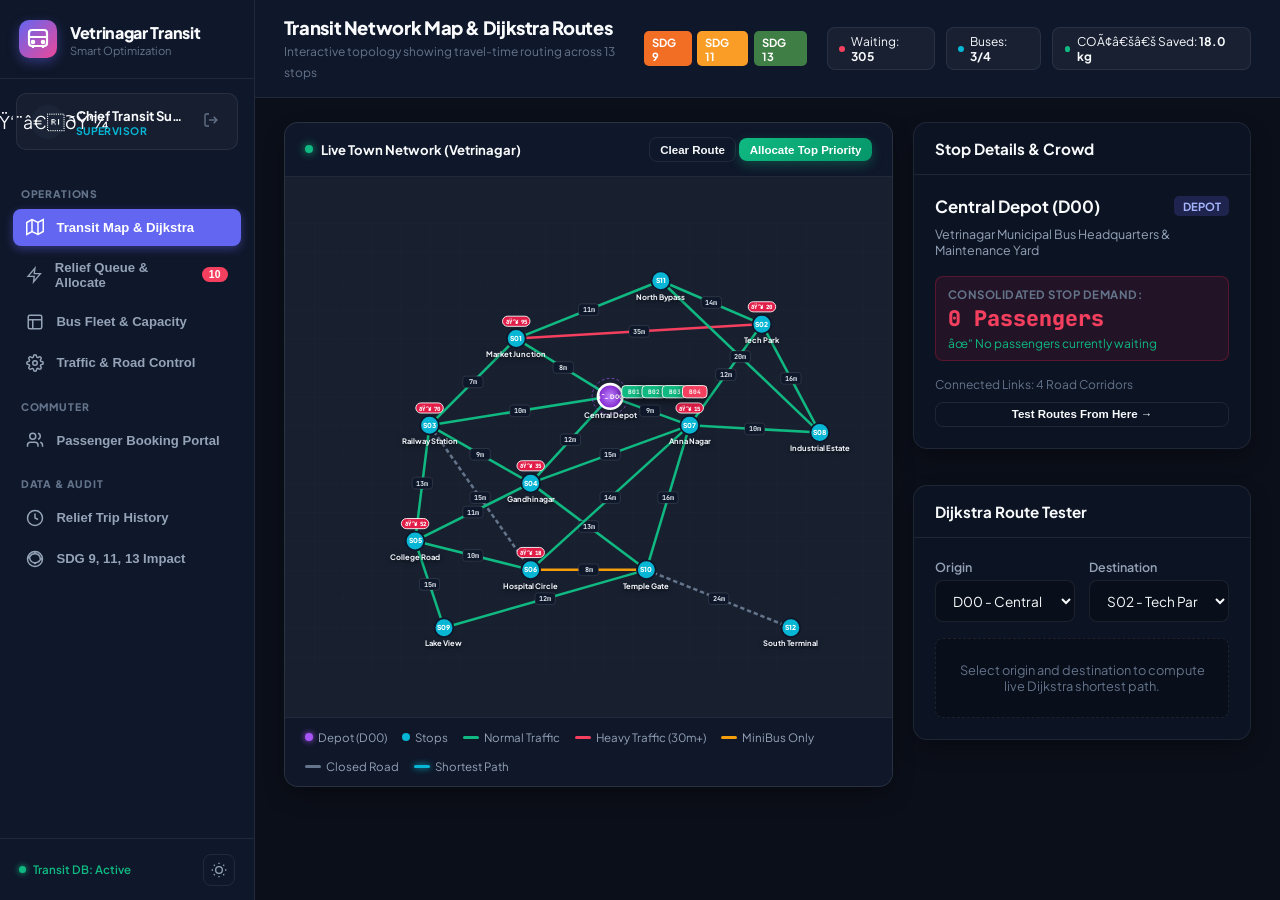
==== commit 49a827c9: "feat: dynamic bus capacity tracking (30 -> 20 remaining), clear relief queue & reset all controls" ====
--- a/index.html
+++ b/index.html
@@ -1,4 +1,4 @@
-<!DOCTYPE html>
+﻿<!DOCTYPE html>
 <html lang="en">
 <head>
     <meta charset="UTF-8">
@@ -35,7 +35,7 @@
                 <span class="quick-login-label">Select Demo Profile to Enter:</span>
                 <div class="quick-login-grid">
                     <div class="quick-user-card" onclick="quickLogin('supervisor', 'admin123')">
-                        <div class="quick-avatar avatar-sup">ðŸ‘¨â€ðŸ’¼</div>
+                        <div class="quick-avatar avatar-sup">Ã°Å¸â€˜Â¨Ã¢â‚¬ÂÃ°Å¸â€™Â¼</div>
                         <div class="quick-user-info">
                             <strong>Transit Supervisor</strong>
                             <span class="role-pill pill-sup">SUPERVISOR</span>
@@ -45,7 +45,7 @@
                     </div>
 
                     <div class="quick-user-card" onclick="quickLogin('passenger1', 'pass123')">
-                        <div class="quick-avatar avatar-pass">ðŸ§‘â€ðŸ¦±</div>
+                        <div class="quick-avatar avatar-pass">Ã°Å¸Â§â€˜Ã¢â‚¬ÂÃ°Å¸Â¦Â±</div>
                         <div class="quick-user-info">
                             <strong>Passenger Portal</strong>
                             <span class="role-pill pill-pass">PASSENGER</span>
@@ -68,7 +68,7 @@
                 </div>
                 <div class="form-group">
                     <label for="login-password">Password</label>
-                    <input type="password" id="login-password" class="form-control" placeholder="â€¢â€¢â€¢â€¢â€¢â€¢â€¢â€¢" required>
+                    <input type="password" id="login-password" class="form-control" placeholder="Ã¢â‚¬Â¢Ã¢â‚¬Â¢Ã¢â‚¬Â¢Ã¢â‚¬Â¢Ã¢â‚¬Â¢Ã¢â‚¬Â¢Ã¢â‚¬Â¢Ã¢â‚¬Â¢" required>
                 </div>
                 <div id="login-error-msg" class="login-error hidden"></div>
                 <button type="submit" class="btn btn-primary btn-block">Sign In</button>
@@ -100,7 +100,7 @@
 
             <!-- User Profile Summary in Sidebar -->
             <div class="user-profile-widget">
-                <div class="user-avatar" id="sidebar-user-avatar">ðŸ‘¨â€ðŸ’¼</div>
+                <div class="user-avatar" id="sidebar-user-avatar">Ã°Å¸â€˜Â¨Ã¢â‚¬ÂÃ°Å¸â€™Â¼</div>
                 <div class="user-meta">
                     <span class="user-name" id="sidebar-user-name">Chief Supervisor</span>
                     <span class="user-role-badge" id="sidebar-user-role">SUPERVISOR</span>
@@ -220,7 +220,7 @@
                         </div>
                         <div class="stat-chip">
                             <span class="stat-dot dot-emerald"></span>
-                            <span>COâ‚‚ Saved: <strong id="top-stat-co2">0 kg</strong></span>
+                            <span>COÃ¢â€šâ€š Saved: <strong id="top-stat-co2">0 kg</strong></span>
                         </div>
                     </div>
                 </div>
@@ -469,7 +469,7 @@
                                     </div>
 
                                     <div class="callout callout-info">
-                                        <div class="callout-icon">ðŸ’¡</div>
+                                        <div class="callout-icon">Ã°Å¸â€™Â¡</div>
                                         <div class="callout-content">
                                             <strong>Corridor Demand Aggregation (ArrayDeque + PriorityQueue):</strong>
                                             <p>When multiple passengers book the same route, your counts are consolidated into a single priority batch for the supervisor.</p>
@@ -565,8 +565,8 @@
                                 <h3>SDG 13: Climate Action & Emissions Reduction</h3>
                             </div>
                             <div class="sdg-card-body">
-                                <p>Shifting commuters from single-occupancy two-wheelers and cars onto consolidated relief buses avoids approximately <strong>0.45 kg COâ‚‚</strong> per passenger-trip.</p>
-                                <div class="kpi-value highlight-emerald" id="sdg-co2-val" style="margin-top:0.8rem;">0.0 kg COâ‚‚ Saved</div>
+                                <p>Shifting commuters from single-occupancy two-wheelers and cars onto consolidated relief buses avoids approximately <strong>0.45 kg COÃ¢â€šâ€š</strong> per passenger-trip.</p>
+                                <div class="kpi-value highlight-emerald" id="sdg-co2-val" style="margin-top:0.8rem;">0.0 kg COÃ¢â€šâ€š Saved</div>
                             </div>
                         </div>
                     </div>
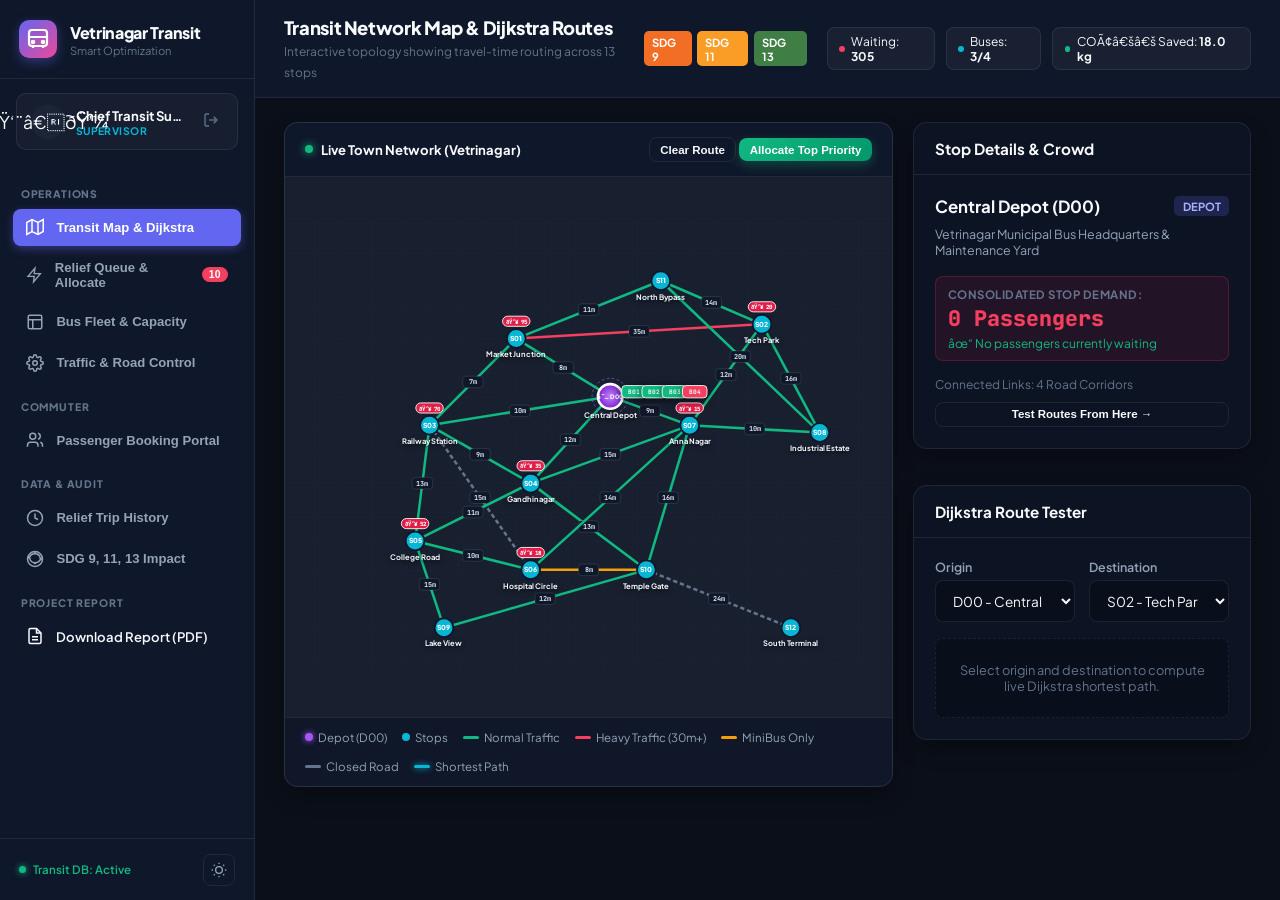
==== commit 60293454: "feat: publish web dashboard and project report to docs for GitHub Pages hosting" ====
--- a/index.html
+++ b/index.html
@@ -1,4 +1,4 @@
-﻿<!DOCTYPE html>
+<!DOCTYPE html>
 <html lang="en">
 <head>
     <meta charset="UTF-8">
@@ -68,7 +68,7 @@
                 </div>
                 <div class="form-group">
                     <label for="login-password">Password</label>
-                    <input type="password" id="login-password" class="form-control" placeholder="Ã¢â‚¬Â¢Ã¢â‚¬Â¢Ã¢â‚¬Â¢Ã¢â‚¬Â¢Ã¢â‚¬Â¢Ã¢â‚¬Â¢Ã¢â‚¬Â¢Ã¢â‚¬Â¢" required>
+                    <input type="password" id="login-password" class="form-control" placeholder="••••••••" required>
                 </div>
                 <div id="login-error-msg" class="login-error hidden"></div>
                 <button type="submit" class="btn btn-primary btn-block">Sign In</button>
@@ -176,6 +176,17 @@
                     </svg>
                     <span>SDG 9, 11, 13 Impact</span>
                 </button>
+
+                <div class="menu-section-label">PROJECT REPORT</div>
+                <a href="report.pdf" target="_blank" class="nav-item" style="text-decoration:none; color:inherit;" title="Download Official Kongu Engineering College Mini Project Report">
+                    <svg width="18" height="18" viewBox="0 0 24 24" fill="none" stroke="currentColor" stroke-width="2">
+                        <path d="M14 2H6a2 2 0 0 0-2 2v16a2 2 0 0 0 2 2h12a2 2 0 0 0 2-2V8z"></path>
+                        <polyline points="14 2 14 8 20 8"></polyline>
+                        <line x1="16" y1="13" x2="8" y2="13"></line>
+                        <line x1="16" y1="17" x2="8" y2="17"></line>
+                    </svg>
+                    <span>Download Report (PDF)</span>
+                </a>
             </nav>
 
             <!-- Sidebar Footer -->
@@ -345,6 +356,18 @@
                             </svg>
                             Allocate Relief Bus to #1 Surge Batch
                         </button>
+                        <button class="btn btn-outline" onclick="syncWithDatabase()" title="Synchronize changes made in phpMyAdmin immediately">
+                            🔄 Sync with MySQL
+                        </button>
+                        <button class="btn btn-secondary" onclick="clearReliefQueue()" title="Clear relief queue to start fresh">
+                            🗑️ Clear Relief Queue
+                        </button>
+                        <button class="btn btn-outline" onclick="resetAllTransit()" title="Reset fleet and clear demand">
+                            🔄 Reset Fleet & Queue
+                        </button>
+                        <a href="http://localhost/phpmyadmin/index.php?route=/database/structure&db=transport_optimization" target="_blank" class="btn btn-outline" style="text-decoration:none;" title="Open database in phpMyAdmin">
+                            🗄️ Open in phpMyAdmin ↗
+                        </a>
                         <div class="policy-pill">
                             Policy: <strong>Passenger Count (DESC)</strong> &rarr; <strong>Arrival Time (ASC)</strong>
                         </div>
@@ -469,7 +492,7 @@
                                     </div>
 
                                     <div class="callout callout-info">
-                                        <div class="callout-icon">Ã°Å¸â€™Â¡</div>
+                                        <div class="callout-icon">💡</div>
                                         <div class="callout-content">
                                             <strong>Corridor Demand Aggregation (ArrayDeque + PriorityQueue):</strong>
                                             <p>When multiple passengers book the same route, your counts are consolidated into a single priority batch for the supervisor.</p>
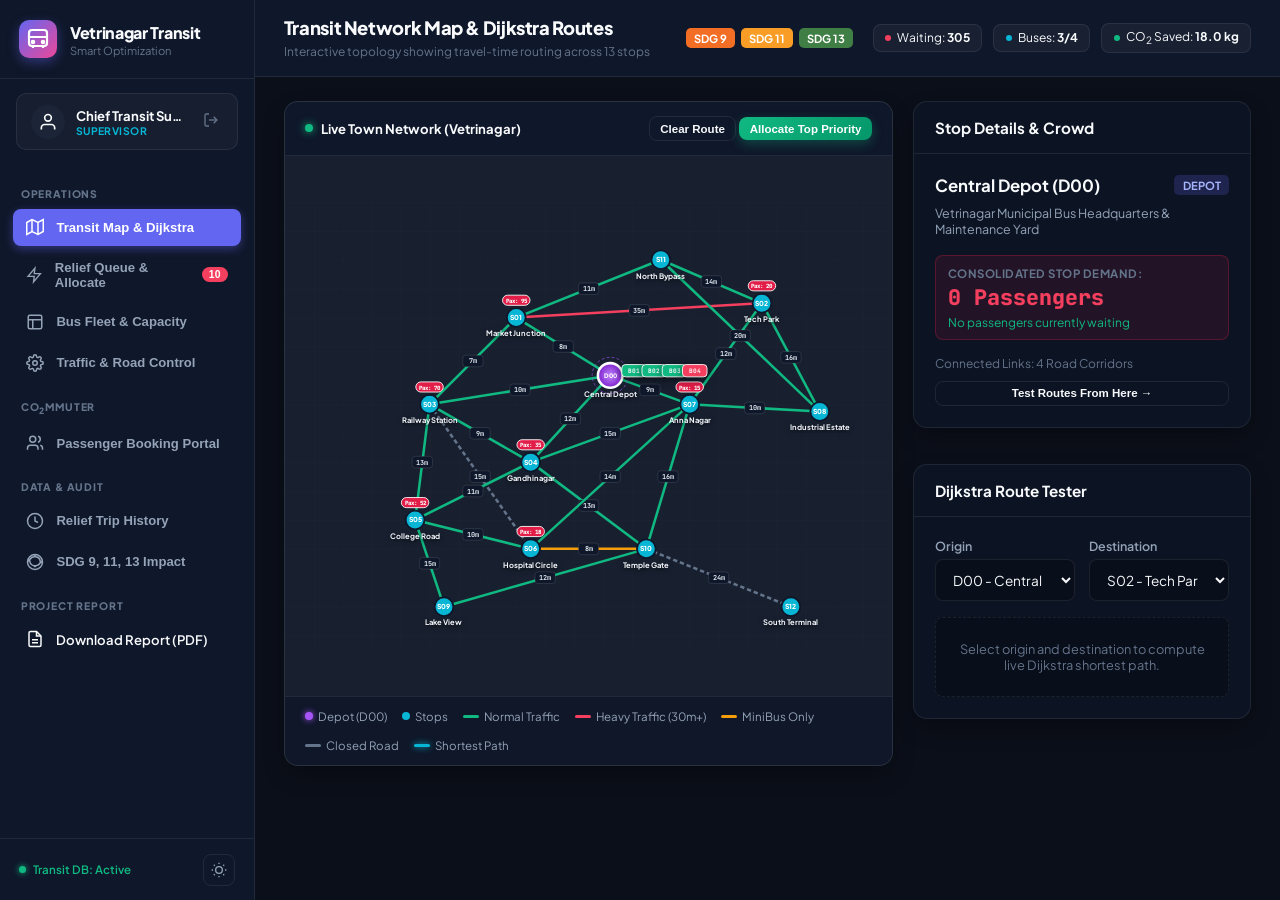
==== commit aa364bff: "fix: resolve encoding mojibake on avatar, CO2 subscript, stop demand, and map badges" ====
--- a/index.html
+++ b/index.html
@@ -35,7 +35,7 @@
                 <span class="quick-login-label">Select Demo Profile to Enter:</span>
                 <div class="quick-login-grid">
                     <div class="quick-user-card" onclick="quickLogin('supervisor', 'admin123')">
-                        <div class="quick-avatar avatar-sup">Ã°Å¸â€˜Â¨Ã¢â‚¬ÂÃ°Å¸â€™Â¼</div>
+                        <div class="quick-avatar avatar-sup"><svg width="22" height="22" viewBox="0 0 24 24" fill="none" stroke="currentColor" stroke-width="2"><path d="M20 21v-2a4 4 0 0 0-4-4H8a4 4 0 0 0-4 4v2"></path><circle cx="12" cy="7" r="4"></circle></svg></div>
                         <div class="quick-user-info">
                             <strong>Transit Supervisor</strong>
                             <span class="role-pill pill-sup">SUPERVISOR</span>
@@ -45,7 +45,7 @@
                     </div>
 
                     <div class="quick-user-card" onclick="quickLogin('passenger1', 'pass123')">
-                        <div class="quick-avatar avatar-pass">Ã°Å¸Â§â€˜Ã¢â‚¬ÂÃ°Å¸Â¦Â±</div>
+                        <div class="quick-avatar avatar-pass"><svg width="22" height="22" viewBox="0 0 24 24" fill="none" stroke="currentColor" stroke-width="2"><path d="M16 21v-2a4 4 0 0 0-4-4H6a4 4 0 0 0-4 4v2"></path><circle cx="9" cy="7" r="4"></circle></svg></div>
                         <div class="quick-user-info">
                             <strong>Passenger Portal</strong>
                             <span class="role-pill pill-pass">PASSENGER</span>
@@ -77,7 +77,7 @@
     </div>
 
     <!-- ============================================================== -->
-    <!-- APP SHELL WITH SIDEBAR & MAIN CONTENT -->
+    <!-- APP SHELL WITH SIDEBAR & MAIN CO<sub>2</sub>NTENT -->
     <!-- ============================================================== -->
     <div class="app-container">
 
@@ -100,7 +100,7 @@
 
             <!-- User Profile Summary in Sidebar -->
             <div class="user-profile-widget">
-                <div class="user-avatar" id="sidebar-user-avatar">Ã°Å¸â€˜Â¨Ã¢â‚¬ÂÃ°Å¸â€™Â¼</div>
+                <div class="user-avatar" id="sidebar-user-avatar"><svg width="20" height="20" viewBox="0 0 24 24" fill="none" stroke="currentColor" stroke-width="2"><path d="M20 21v-2a4 4 0 0 0-4-4H8a4 4 0 0 0-4 4v2"></path><circle cx="12" cy="7" r="4"></circle></svg></div>
                 <div class="user-meta">
                     <span class="user-name" id="sidebar-user-name">Chief Supervisor</span>
                     <span class="user-role-badge" id="sidebar-user-role">SUPERVISOR</span>
@@ -151,7 +151,7 @@
                     <span>Traffic & Road Control</span>
                 </button>
 
-                <div class="menu-section-label">COMMUTER</div>
+                <div class="menu-section-label">CO<sub>2</sub>MMUTER</div>
                 <button class="nav-item" data-page="passenger" onclick="navigateToPage('passenger')">
                     <svg width="18" height="18" viewBox="0 0 24 24" fill="none" stroke="currentColor" stroke-width="2">
                         <path d="M16 21v-2a4 4 0 0 0-4-4H6a4 4 0 0 0-4 4v2"></path>
@@ -231,13 +231,13 @@
                         </div>
                         <div class="stat-chip">
                             <span class="stat-dot dot-emerald"></span>
-                            <span>COÃ¢â€šâ€š Saved: <strong id="top-stat-co2">0 kg</strong></span>
+                            <span>CO<sub>2</sub> Saved: <strong id="top-stat-co2">0 kg</strong></span>
                         </div>
                     </div>
                 </div>
             </header>
 
-            <!-- PAGE CONTENT CONTAINER -->
+            <!-- PAGE CO<sub>2</sub>NTENT CO<sub>2</sub>NTAINER -->
             <div class="content-body">
 
                 <!-- ============================================================== -->
@@ -416,7 +416,7 @@
                 </section>
 
                 <!-- ============================================================== -->
-                <!-- PAGE 4: TRAFFIC & ROAD CONTROL -->
+                <!-- PAGE 4: TRAFFIC & ROAD CO<sub>2</sub>NTROL -->
                 <!-- ============================================================== -->
                 <section id="page-traffic" class="page-view">
                     <div class="card">
@@ -588,8 +588,8 @@
                                 <h3>SDG 13: Climate Action & Emissions Reduction</h3>
                             </div>
                             <div class="sdg-card-body">
-                                <p>Shifting commuters from single-occupancy two-wheelers and cars onto consolidated relief buses avoids approximately <strong>0.45 kg COÃ¢â€šâ€š</strong> per passenger-trip.</p>
-                                <div class="kpi-value highlight-emerald" id="sdg-co2-val" style="margin-top:0.8rem;">0.0 kg COÃ¢â€šâ€š Saved</div>
+                                <p>Shifting commuters from single-occupancy two-wheelers and cars onto consolidated relief buses avoids approximately <strong>0.45 kg CO<sub>2</sub></strong> per passenger-trip.</p>
+                                <div class="kpi-value highlight-emerald" id="sdg-co2-val" style="margin-top:0.8rem;">0.0 kg CO<sub>2</sub> Saved</div>
                             </div>
                         </div>
                     </div>
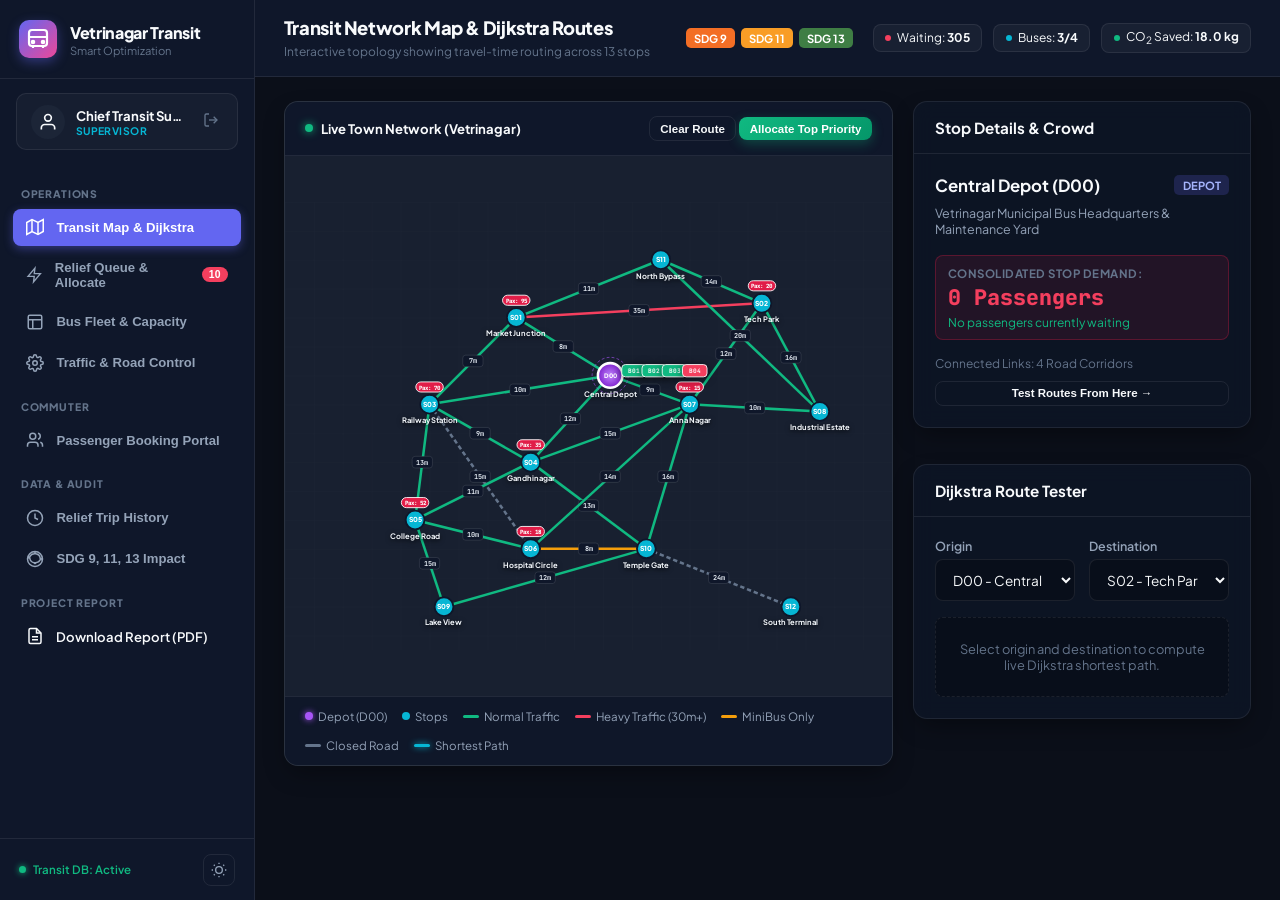
==== commit e83a9699: "fix: clean remaining non-ascii characters and restore correct section labels" ====
--- a/index.html
+++ b/index.html
@@ -68,7 +68,7 @@
                 </div>
                 <div class="form-group">
                     <label for="login-password">Password</label>
-                    <input type="password" id="login-password" class="form-control" placeholder="••••••••" required>
+                    <input type="password" id="login-password" class="form-control" placeholder="Enter password" required>
                 </div>
                 <div id="login-error-msg" class="login-error hidden"></div>
                 <button type="submit" class="btn btn-primary btn-block">Sign In</button>
@@ -77,7 +77,7 @@
     </div>
 
     <!-- ============================================================== -->
-    <!-- APP SHELL WITH SIDEBAR & MAIN CO<sub>2</sub>NTENT -->
+    <!-- APP SHELL WITH SIDEBAR & MAIN CONTENT -->
     <!-- ============================================================== -->
     <div class="app-container">
 
@@ -151,7 +151,7 @@
                     <span>Traffic & Road Control</span>
                 </button>
 
-                <div class="menu-section-label">CO<sub>2</sub>MMUTER</div>
+                <div class="menu-section-label">COMMUTER</div>
                 <button class="nav-item" data-page="passenger" onclick="navigateToPage('passenger')">
                     <svg width="18" height="18" viewBox="0 0 24 24" fill="none" stroke="currentColor" stroke-width="2">
                         <path d="M16 21v-2a4 4 0 0 0-4-4H6a4 4 0 0 0-4 4v2"></path>
@@ -237,7 +237,7 @@
                 </div>
             </header>
 
-            <!-- PAGE CO<sub>2</sub>NTENT CO<sub>2</sub>NTAINER -->
+            <!-- PAGE CONTENT CONTAINER -->
             <div class="content-body">
 
                 <!-- ============================================================== -->
@@ -356,18 +356,12 @@
                             </svg>
                             Allocate Relief Bus to #1 Surge Batch
                         </button>
-                        <button class="btn btn-outline" onclick="syncWithDatabase()" title="Synchronize changes made in phpMyAdmin immediately">
-                            🔄 Sync with MySQL
-                        </button>
                         <button class="btn btn-secondary" onclick="clearReliefQueue()" title="Clear relief queue to start fresh">
-                            🗑️ Clear Relief Queue
+                            Clear Relief Queue
                         </button>
                         <button class="btn btn-outline" onclick="resetAllTransit()" title="Reset fleet and clear demand">
-                            🔄 Reset Fleet & Queue
+                            Reset Fleet & Queue
                         </button>
-                        <a href="http://localhost/phpmyadmin/index.php?route=/database/structure&db=transport_optimization" target="_blank" class="btn btn-outline" style="text-decoration:none;" title="Open database in phpMyAdmin">
-                            🗄️ Open in phpMyAdmin ↗
-                        </a>
                         <div class="policy-pill">
                             Policy: <strong>Passenger Count (DESC)</strong> &rarr; <strong>Arrival Time (ASC)</strong>
                         </div>
@@ -416,7 +410,7 @@
                 </section>
 
                 <!-- ============================================================== -->
-                <!-- PAGE 4: TRAFFIC & ROAD CO<sub>2</sub>NTROL -->
+                <!-- PAGE 4: TRAFFIC & ROAD CONTROL -->
                 <!-- ============================================================== -->
                 <section id="page-traffic" class="page-view">
                     <div class="card">
@@ -492,7 +486,7 @@
                                     </div>
 
                                     <div class="callout callout-info">
-                                        <div class="callout-icon">💡</div>
+                                        <div class="callout-icon"><svg width="20" height="20" viewBox="0 0 24 24" fill="none" stroke="#f59e0b" stroke-width="2"><circle cx="12" cy="12" r="5"></circle><line x1="12" y1="1" x2="12" y2="3"></line><line x1="12" y1="21" x2="12" y2="23"></line><line x1="4.22" y1="4.22" x2="5.64" y2="5.64"></line><line x1="18.36" y1="18.36" x2="19.78" y2="19.78"></line><line x1="1" y1="12" x2="3" y2="12"></line><line x1="21" y1="12" x2="23" y2="12"></line><line x1="4.22" y1="19.78" x2="5.64" y2="18.36"></line><line x1="18.36" y1="5.64" x2="19.78" y2="4.22"></line></svg></div>
                                         <div class="callout-content">
                                             <strong>Corridor Demand Aggregation (ArrayDeque + PriorityQueue):</strong>
                                             <p>When multiple passengers book the same route, your counts are consolidated into a single priority batch for the supervisor.</p>
